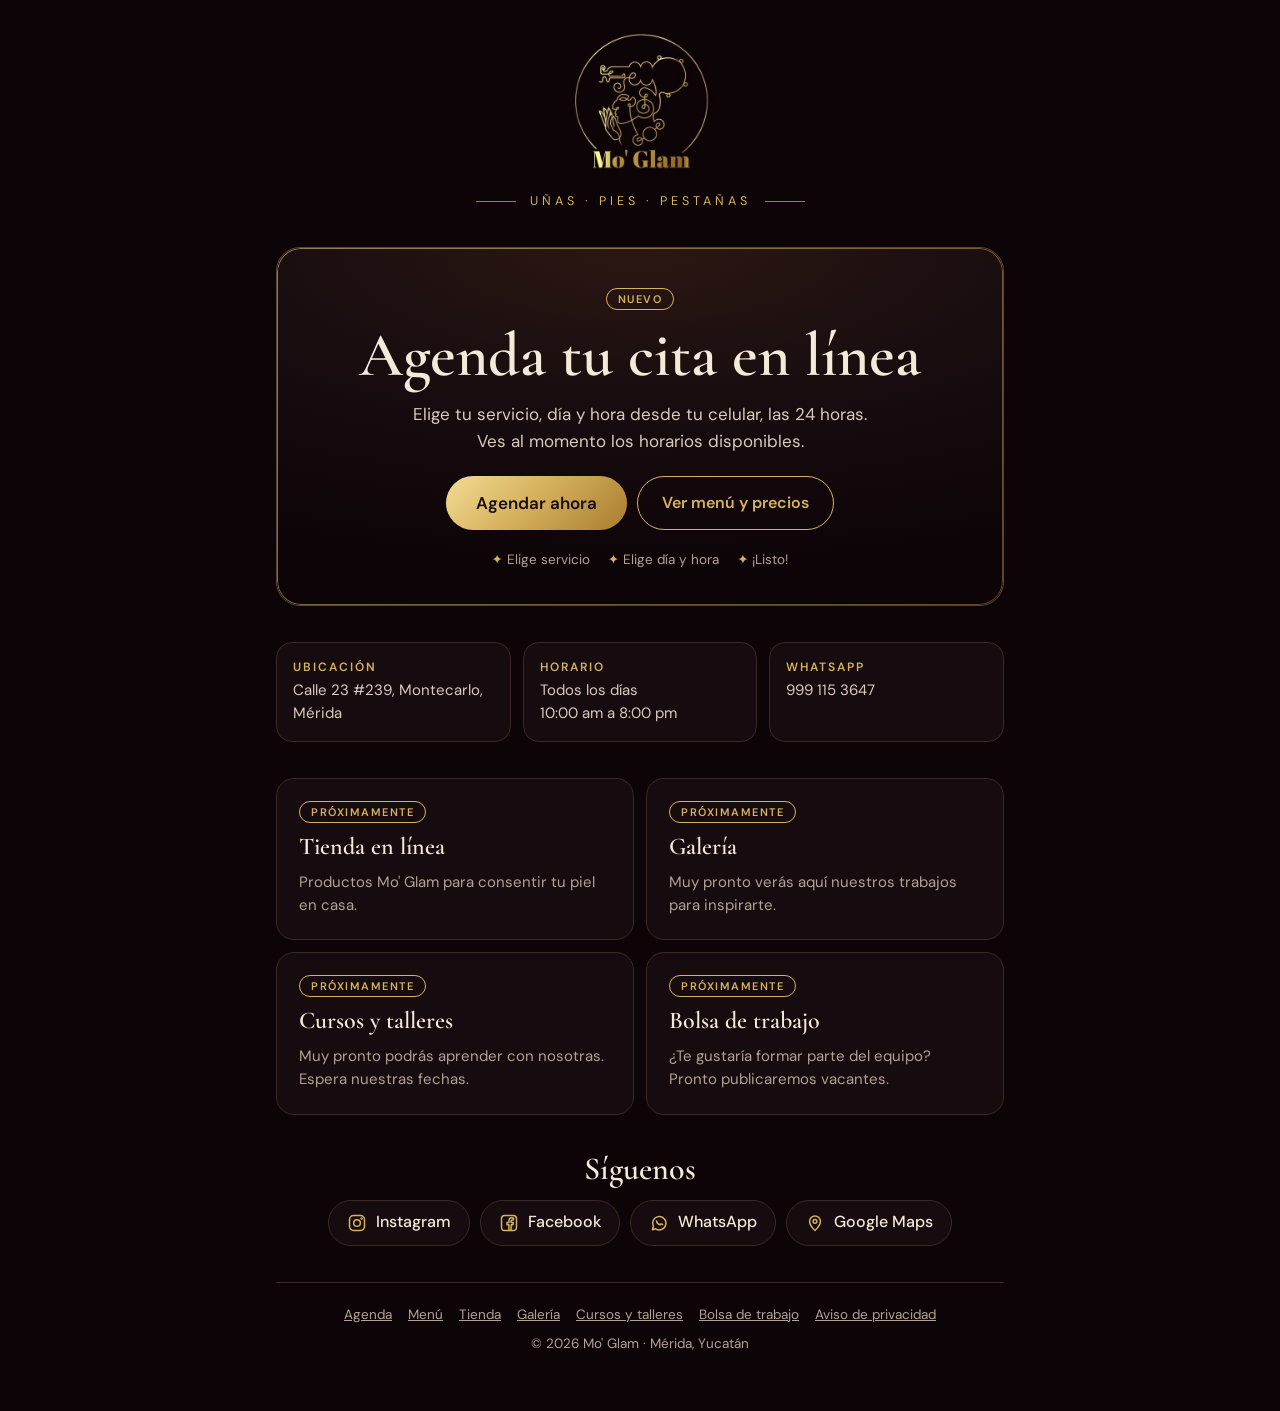
==== index.html @ d793d2a7 "Galeria automatica desde Instagram" ====
<!doctype html>
<html lang="es">
<head>
<meta charset="utf-8">
<title>Mo' Glam · Uñas, pedicure y pestañas en Montecarlo, Mérida</title>
<meta name="viewport" content="width=device-width, initial-scale=1, viewport-fit=cover">
<meta name="description" content="Mo' Glam: uñas acrílicas, soft gel, pedicure spa y lash lifting en Montecarlo, Mérida. Agenda tu cita en línea.">
<meta property="og:title" content="Mo' Glam · Agenda tu cita en línea">
<meta property="og:description" content="Uñas, pedicure y pestañas en Montecarlo, Mérida.">
<meta property="og:image" content="https://moglam.com.mx/logo.jpg">
<meta name="theme-color" content="#0d0407">
<link rel="icon" href="/logo.jpg">
<link rel="apple-touch-icon" href="/logo.jpg">
<link rel="preconnect" href="https://fonts.googleapis.com">
<link rel="stylesheet" href="https://fonts.googleapis.com/css2?family=Cormorant+Garamond:wght@500;600&family=DM+Sans:wght@400;500;600&display=swap">
<link rel="stylesheet" href="/estilo.css">
<style>
.hero{position:relative;overflow:hidden;border-radius:24px;padding:40px 24px 34px;text-align:center;
  background:radial-gradient(120% 90% at 50% 0%,#2a1712 0%,#160b0f 55%,#0d0407 100%);
  border:1px solid #5a4535;display:flex;flex-direction:column;align-items:center;gap:14px}
.hero::before{content:"";position:absolute;inset:0;border-radius:24px;padding:1px;background:var(--oro);
  -webkit-mask:linear-gradient(#000 0 0) content-box,linear-gradient(#000 0 0);-webkit-mask-composite:xor;mask-composite:exclude;opacity:.55;pointer-events:none}
.hero p{margin:0;max-width:40ch;color:#d9cbbb;font-size:17px}
.hero .cta{display:flex;flex-wrap:wrap;justify-content:center;gap:10px;margin-top:8px}
.hero .btn.fill{min-height:54px;padding:0 30px;font-size:17px}
.pasos{display:flex;flex-wrap:wrap;justify-content:center;gap:6px 18px;margin-top:6px;color:var(--muted);font-size:13.5px}
.pasos span::before{content:"✦ ";color:var(--gold)}
.info{display:grid;grid-template-columns:repeat(3,minmax(0,1fr));gap:12px}
.info a,.info div{display:flex;flex-direction:column;gap:4px;padding:16px;border-radius:16px;background:var(--card);border:1px solid var(--line);text-decoration:none;color:var(--ink)}
.info b{font:600 12px var(--body);letter-spacing:2px;text-transform:uppercase;color:var(--gold)}
.info span{font-size:15px;color:#d9cbbb}
.secciones{display:grid;grid-template-columns:repeat(2,minmax(0,1fr));gap:12px}
.sec{display:flex;flex-direction:column;gap:10px;text-decoration:none;color:var(--ink)}
.sec p{margin:0;color:var(--muted);font-size:15px}
.sec .pill{align-self:flex-start}
.redes{display:flex;flex-direction:column;align-items:center;gap:14px;text-align:center}
.redes .lista{display:flex;flex-wrap:wrap;justify-content:center;gap:10px}
.redes a{display:inline-flex;align-items:center;gap:9px;min-height:46px;padding:0 18px;border-radius:999px;border:1px solid var(--line);background:var(--card);color:var(--ink);text-decoration:none;font-weight:500}
.redes a:hover{border-color:var(--gold)}
.redes svg{width:20px;height:20px;flex:none;stroke:var(--gold);fill:none;stroke-width:1.8;stroke-linecap:round;stroke-linejoin:round}
@media (max-width:560px){.info{grid-template-columns:1fr}.secciones{grid-template-columns:1fr}.hero{padding:32px 18px 28px}}
</style>
</head>
<body>
<div class="wrap">
  <header class="top">
    <img src="/logo.jpg" alt="Mo' Glam" width="150" height="152">
    <div class="eyebrow">Uñas · Pies · Pestañas</div>
  </header>

  <section class="hero" aria-labelledby="t-hero">
    <span class="pill">Nuevo</span>
    <h1 id="t-hero">Agenda tu cita en línea</h1>
    <p>Elige tu servicio, día y hora desde tu celular, las 24 horas. Ves al momento los horarios disponibles.</p>
    <div class="cta">
      <a class="btn fill" href="/agenda">Agendar ahora</a>
      <a class="btn line" href="/menu">Ver menú y precios</a>
    </div>
    <div class="pasos"><span>Elige servicio</span><span>Elige día y hora</span><span>¡Listo!</span></div>
  </section>

  <section class="info" aria-label="Datos del salón">
    <a href="https://www.google.com/maps/search/?api=1&amp;query=Mo%27+Glam+Calle+23+239+Montecarlo+M%C3%A9rida" target="_blank" rel="noopener">
      <b>Ubicación</b><span>Calle 23 #239, Montecarlo, Mérida</span>
    </a>
    <div><b>Horario</b><span>Todos los días<br>10:00 am a 8:00 pm</span></div>
    <a href="https://wa.me/529991153647" target="_blank" rel="noopener">
      <b>WhatsApp</b><span>999 115 3647</span>
    </a>
  </section>

  <section class="secciones" aria-label="Más de Mo' Glam">
    <a class="card sec" href="/tienda" id="cardTienda">
      <span class="pill" id="pillTienda">Próximamente</span>
      <h3>Tienda en línea</h3>
      <p id="txtTienda">Productos Mo' Glam para consentir tu piel en casa.</p>
    </a>
    <a class="card sec" href="/galeria" id="cardGal">
      <span class="pill" id="pillGal">Próximamente</span>
      <h3>Galería</h3>
      <p id="txtGal">Muy pronto verás aquí nuestros trabajos para inspirarte.</p>
    </a>
    <a class="card sec" href="/cursos">
      <span class="pill">Próximamente</span>
      <h3>Cursos y talleres</h3>
      <p>Muy pronto podrás aprender con nosotras. Espera nuestras fechas.</p>
    </a>
    <a class="card sec" href="/empleos">
      <span class="pill">Próximamente</span>
      <h3>Bolsa de trabajo</h3>
      <p>¿Te gustaría formar parte del equipo? Pronto publicaremos vacantes.</p>
    </a>
  </section>

  <section class="redes" aria-labelledby="t-redes">
    <h2 id="t-redes">Síguenos</h2>
    <div class="lista">
      <a href="https://www.instagram.com/mo.glam_/" target="_blank" rel="noopener">
        <svg viewBox="0 0 24 24" aria-hidden="true"><rect x="3" y="3" width="18" height="18" rx="5"/><circle cx="12" cy="12" r="4"/><circle cx="17.5" cy="6.5" r=".6"/></svg>Instagram
      </a>
      <a href="https://www.facebook.com/profile.php?id=61575993236906" target="_blank" rel="noopener">
        <svg viewBox="0 0 24 24" aria-hidden="true"><rect x="3" y="3" width="18" height="18" rx="4"/><path d="M14.5 21v-7h2.3l.4-2.7h-2.7V9.6c0-.8.3-1.3 1.4-1.3h1.4V5.9c-.3 0-1.1-.1-2-.1-2 0-3.4 1.2-3.4 3.5v2H9.6V14h2.3v7"/></svg>Facebook
      </a>
      <a href="https://wa.me/529991153647" target="_blank" rel="noopener">
        <svg viewBox="0 0 24 24" aria-hidden="true"><path d="M4 20l1.3-3.9A8 8 0 1 1 8 19z"/><path d="M9 9.5c.3 2.3 2.2 4.2 4.5 4.5l1-1 1.8.8"/></svg>WhatsApp
      </a>
      <a href="https://www.google.com/maps/search/?api=1&amp;query=Mo%27+Glam+Calle+23+239+Montecarlo+M%C3%A9rida" target="_blank" rel="noopener">
        <svg viewBox="0 0 24 24" aria-hidden="true"><path d="M12 21s-6.5-6-6.5-11a6.5 6.5 0 0 1 13 0c0 5-6.5 11-6.5 11z"/><circle cx="12" cy="10" r="2.3"/></svg>Google Maps
      </a>
    </div>
  </section>

  <footer class="pie">
    <nav aria-label="Secciones">
      <a href="/agenda">Agenda</a><a href="/menu">Menú</a><a href="/tienda">Tienda</a><a href="/galeria">Galería</a><a href="/cursos">Cursos y talleres</a><a href="/empleos">Bolsa de trabajo</a><a href="/privacidad">Aviso de privacidad</a>
    </nav>
    <span>© 2026 Mo' Glam · Mérida, Yucatán</span>
  </footer>
</div>
<script>
fetch("https://script.google.com/macros/s/AKfycbyOj2Dwt9iSgLBEh7tc0ou-jjd3Xd24gurcXprvk64Iy-sLNKv1t5maGV9YVLvRtbUmBQ/exec", { method: 'POST', headers: { 'Content-Type': 'text/plain;charset=utf-8' }, credentials: 'omit', body: JSON.stringify({ fn: 'estadoTienda', args: [] }) })
  .then(function (r) { return r.json(); }).then(function (j) {
    if (!(j && j.ok && j.data && j.data.activa)) return;
    var p = document.getElementById('pillTienda'); p.textContent = 'Nuevo';
    p.style.background = 'var(--oro)'; p.style.color = 'var(--gold-ink)'; p.style.borderColor = 'transparent';
    document.getElementById('cardTienda').style.borderColor = '#5a4535';
    document.getElementById('txtTienda').textContent = 'Exfoliantes, mascarillas, body butter y sales para consentir tu piel en casa. Entrega en Mérida.';
  }).catch(function () {});
fetch("https://script.google.com/macros/s/AKfycbyOj2Dwt9iSgLBEh7tc0ou-jjd3Xd24gurcXprvk64Iy-sLNKv1t5maGV9YVLvRtbUmBQ/exec", { method: 'POST', headers: { 'Content-Type': 'text/plain;charset=utf-8' }, credentials: 'omit', body: JSON.stringify({ fn: 'galeria', args: [] }) })
  .then(function (r) { return r.json(); }).then(function (j) {
    if (!(j && j.ok && j.data && j.data.conectada && j.data.items && j.data.items.length)) return;
    var p = document.getElementById('pillGal'); p.textContent = 'Nuevo';
    p.style.background = 'var(--oro)'; p.style.color = 'var(--gold-ink)'; p.style.borderColor = 'transparent';
    document.getElementById('cardGal').style.borderColor = '#5a4535';
    document.getElementById('txtGal').textContent = 'Mira nuestros trabajos más recientes de uñas, pies y pestañas para inspirarte.';
  }).catch(function () {});
</script>
<script src="/track.js" defer></script>
</body>
</html>
---- estilo.css ----
/* Estilo compartido de moglam.com.mx: negro del logo + dorado */
:root{
  --bg:#0d0407; --card:#160b0f; --line:#3a2a22; --ink:#f4ead8; --muted:#b3a294; --gold:#d6b25e; --gold-ink:#1a0c0f;
  --oro:linear-gradient(135deg,#f3dc95 0%,#d6b25e 45%,#a87e2f 100%);
  --display:"Cormorant Garamond","Times New Roman",serif;
  --body:"DM Sans",system-ui,-apple-system,"Segoe UI",sans-serif;
  color-scheme:dark;
}
*{box-sizing:border-box}
html{-webkit-text-size-adjust:100%}
body{margin:0;background:var(--bg);color:var(--ink);font:16px/1.55 var(--body);-webkit-font-smoothing:antialiased}
a{color:var(--gold)}
.wrap{max-width:760px;margin:0 auto;padding:28px max(16px,env(safe-area-inset-right,0px)) 56px max(16px,env(safe-area-inset-left,0px));display:flex;flex-direction:column;gap:36px}
.top{display:flex;flex-direction:column;align-items:center;text-align:center;gap:12px}
.top img{width:150px;height:auto;display:block}
.top a.logo{display:block;border-radius:50%}
.eyebrow{display:flex;align-items:center;gap:14px;color:var(--gold);font-size:12.5px;letter-spacing:4px;text-transform:uppercase}
.eyebrow::before,.eyebrow::after{content:"";width:40px;height:1px;background:var(--gold);opacity:.7}
h1,h2,h3{font-family:var(--display);font-weight:600;margin:0;text-wrap:balance}
h1{font-size:clamp(40px,8.5vw,62px);line-height:1.02}
h2{font-size:32px;line-height:1.1}
h3{font-size:24px;line-height:1.15}
.muted{color:var(--muted)}
.btn{display:inline-flex;align-items:center;justify-content:center;gap:8px;min-height:50px;padding:0 24px;border-radius:999px;font:600 16px var(--body);text-decoration:none;transition:transform .15s}
.btn:hover{transform:translateY(-1px)}
.btn:focus-visible,a:focus-visible{outline:2px solid var(--gold);outline-offset:3px}
.btn.fill{background:var(--oro);color:var(--gold-ink)}
.btn.line{border:1px solid var(--gold);color:var(--gold)}
.card{background:var(--card);border:1px solid var(--line);border-radius:18px;padding:22px}
.pill{display:inline-block;padding:3px 11px;border-radius:999px;border:1px solid var(--gold);color:var(--gold);font:600 11px var(--body);letter-spacing:1.5px;text-transform:uppercase}
footer.pie{display:flex;flex-direction:column;align-items:center;gap:8px;text-align:center;color:var(--muted);font-size:13.5px;border-top:1px solid var(--line);padding-top:22px}
footer.pie nav{display:flex;flex-wrap:wrap;justify-content:center;gap:6px 16px}
footer.pie a{color:var(--muted)}
@media (prefers-reduced-motion:reduce){.btn{transition:none}}
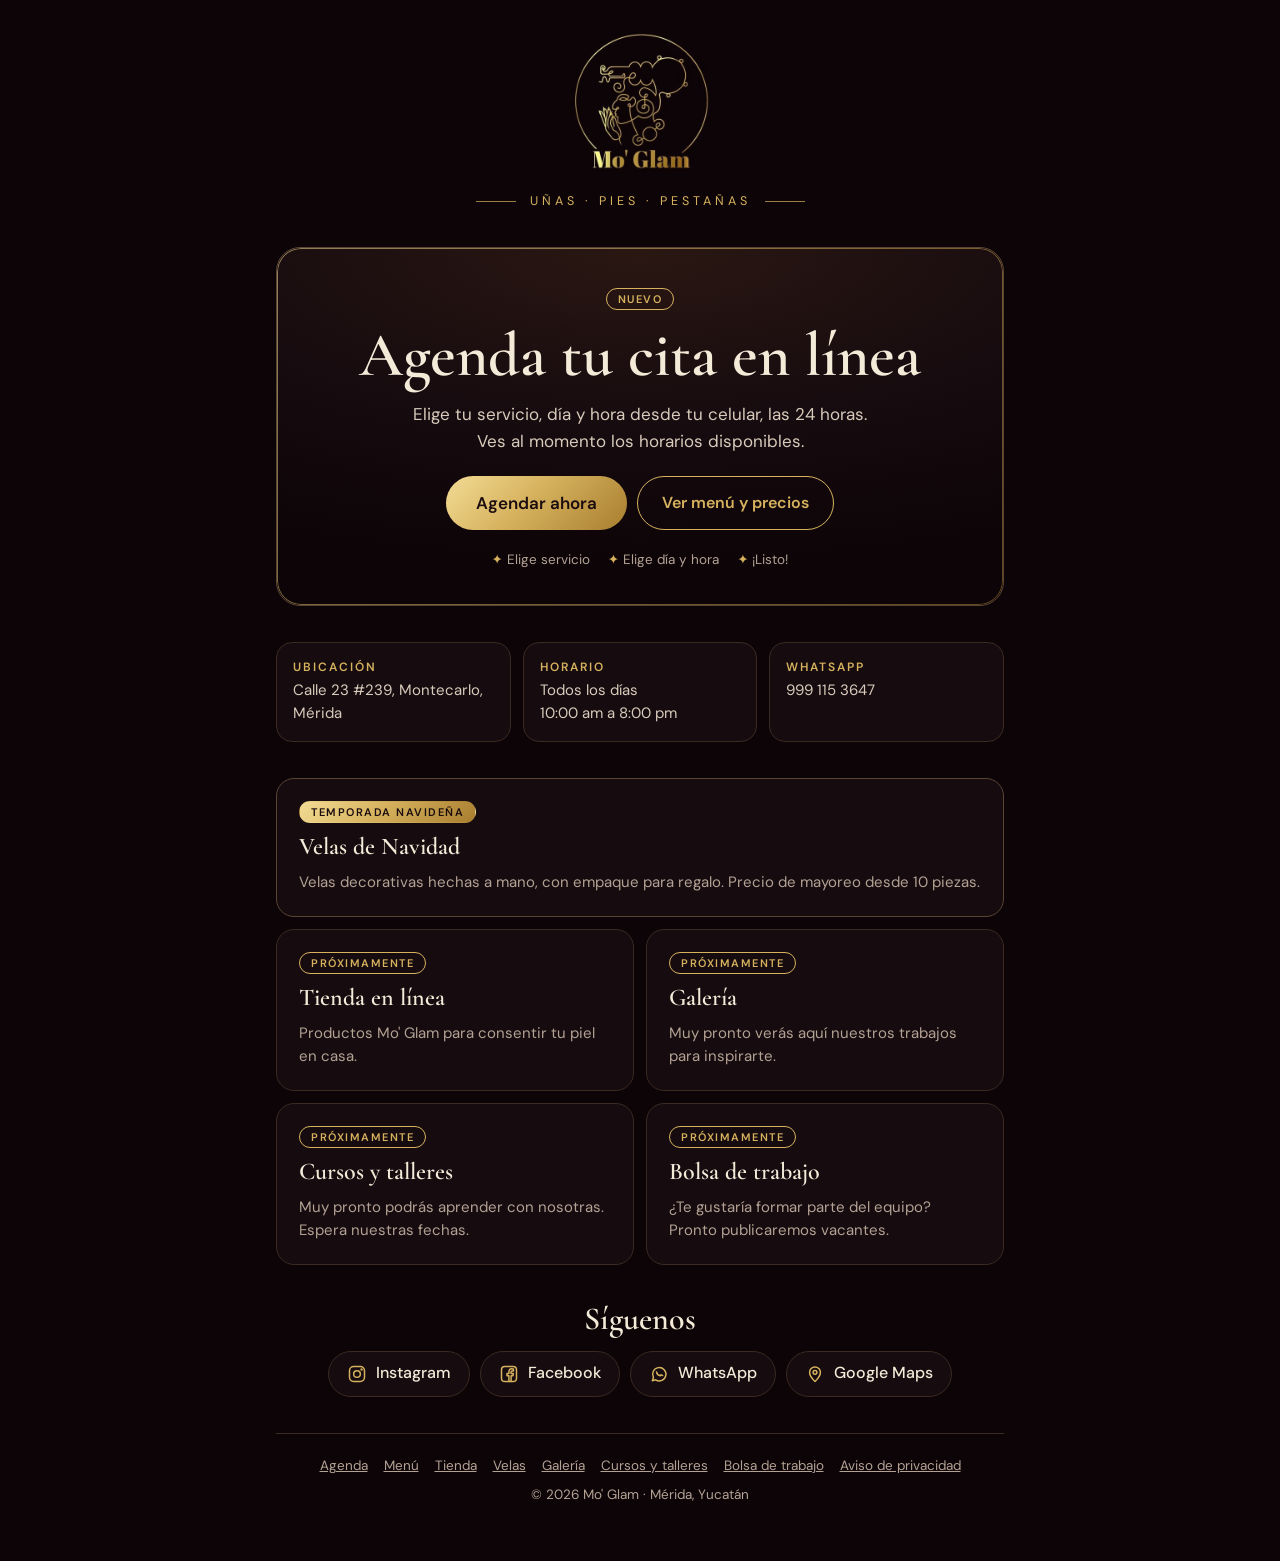
==== commit d0d21eb3: "Agregar sección de velas de Navidad" ====
--- a/index.html
+++ b/index.html
@@ -70,6 +70,11 @@
   </section>
 
   <section class="secciones" aria-label="Más de Mo' Glam">
+    <a class="card sec velas" href="/velas" style="grid-column:1/-1;border-color:#5a4535">
+      <span class="pill" style="background:var(--oro);color:var(--gold-ink);border-color:transparent">Temporada navideña</span>
+      <h3>Velas de Navidad</h3>
+      <p>Velas decorativas hechas a mano, con empaque para regalo. Precio de mayoreo desde 10 piezas.</p>
+    </a>
     <a class="card sec" href="/tienda" id="cardTienda">
       <span class="pill" id="pillTienda">Próximamente</span>
       <h3>Tienda en línea</h3>
@@ -112,7 +117,7 @@
 
   <footer class="pie">
     <nav aria-label="Secciones">
-      <a href="/agenda">Agenda</a><a href="/menu">Menú</a><a href="/tienda">Tienda</a><a href="/galeria">Galería</a><a href="/cursos">Cursos y talleres</a><a href="/empleos">Bolsa de trabajo</a><a href="/privacidad">Aviso de privacidad</a>
+      <a href="/agenda">Agenda</a><a href="/menu">Menú</a><a href="/tienda">Tienda</a><a href="/velas">Velas</a><a href="/galeria">Galería</a><a href="/cursos">Cursos y talleres</a><a href="/empleos">Bolsa de trabajo</a><a href="/privacidad">Aviso de privacidad</a>
     </nav>
     <span>© 2026 Mo' Glam · Mérida, Yucatán</span>
   </footer>
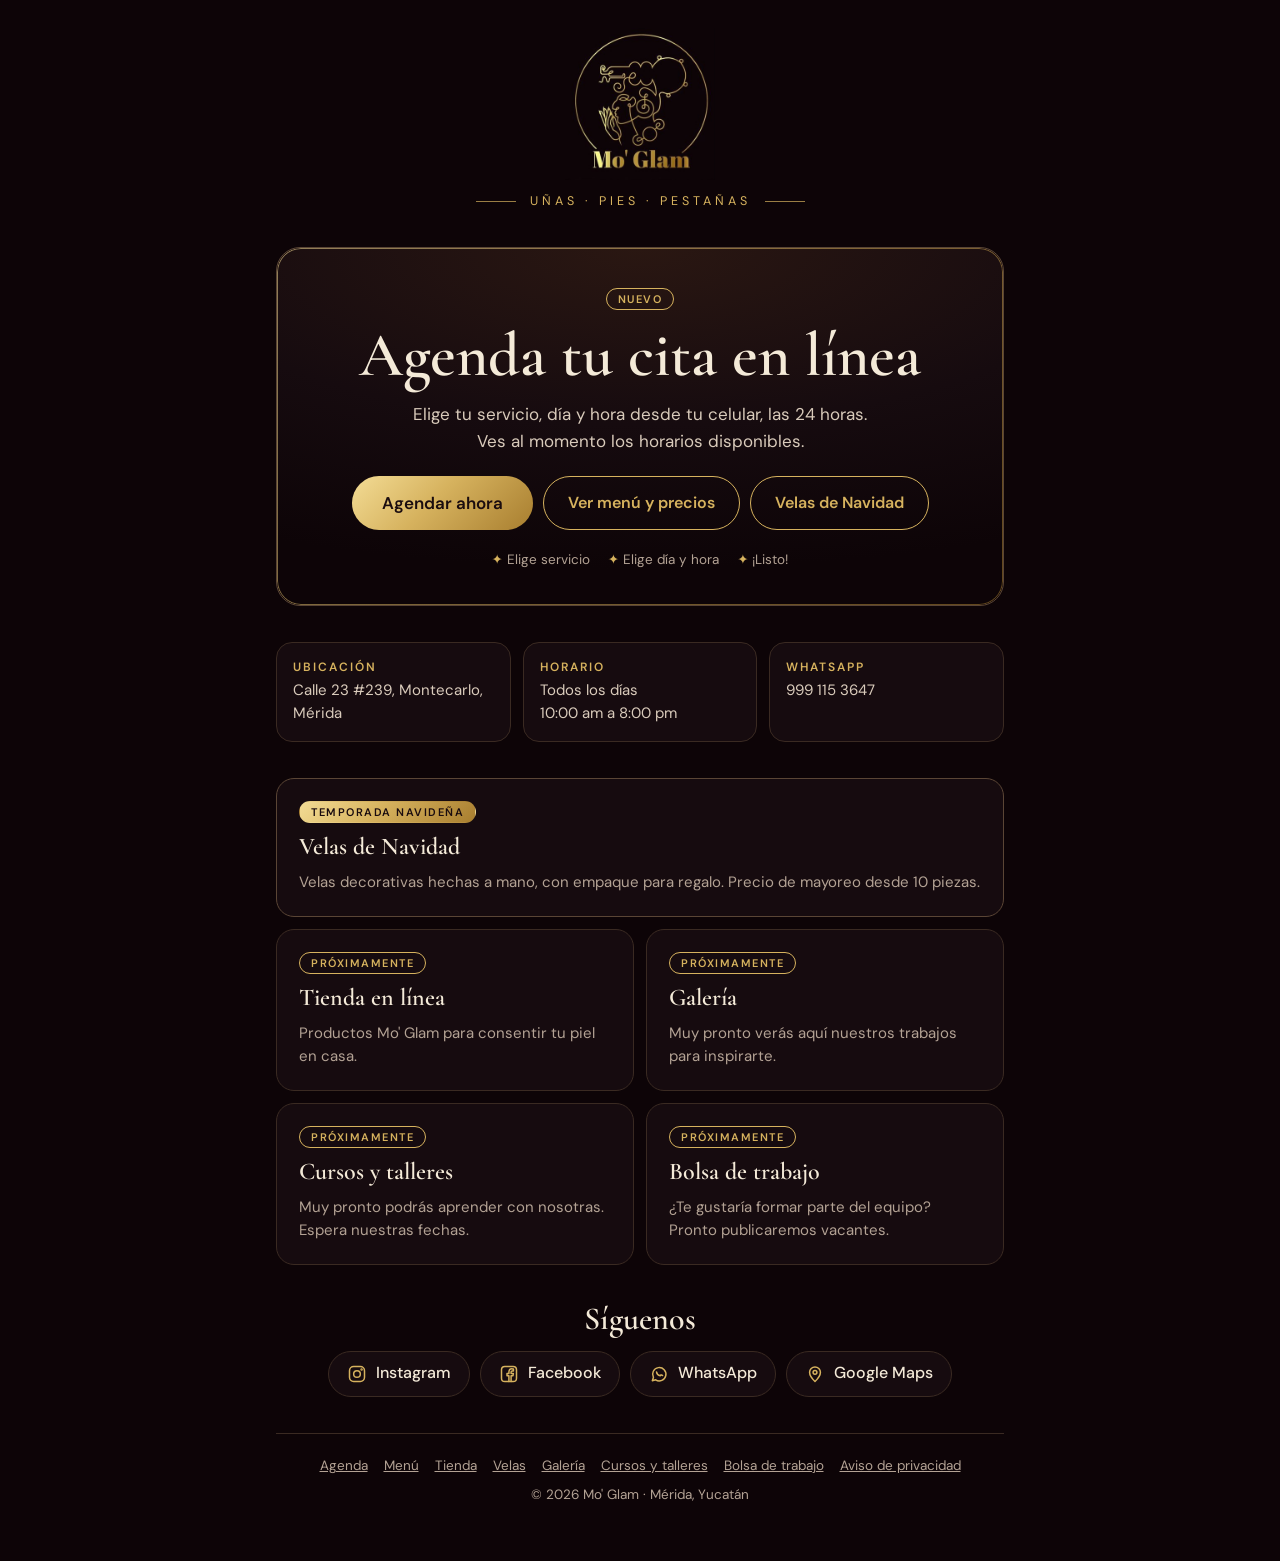
==== commit c90ccb9c: "Botón de Velas de Navidad en el inicio" ====
--- a/index.html
+++ b/index.html
@@ -55,6 +55,7 @@
     <div class="cta">
       <a class="btn fill" href="/agenda">Agendar ahora</a>
       <a class="btn line" href="/menu">Ver menú y precios</a>
+      <a class="btn line" href="/velas">Velas de Navidad</a>
     </div>
     <div class="pasos"><span>Elige servicio</span><span>Elige día y hora</span><span>¡Listo!</span></div>
   </section>
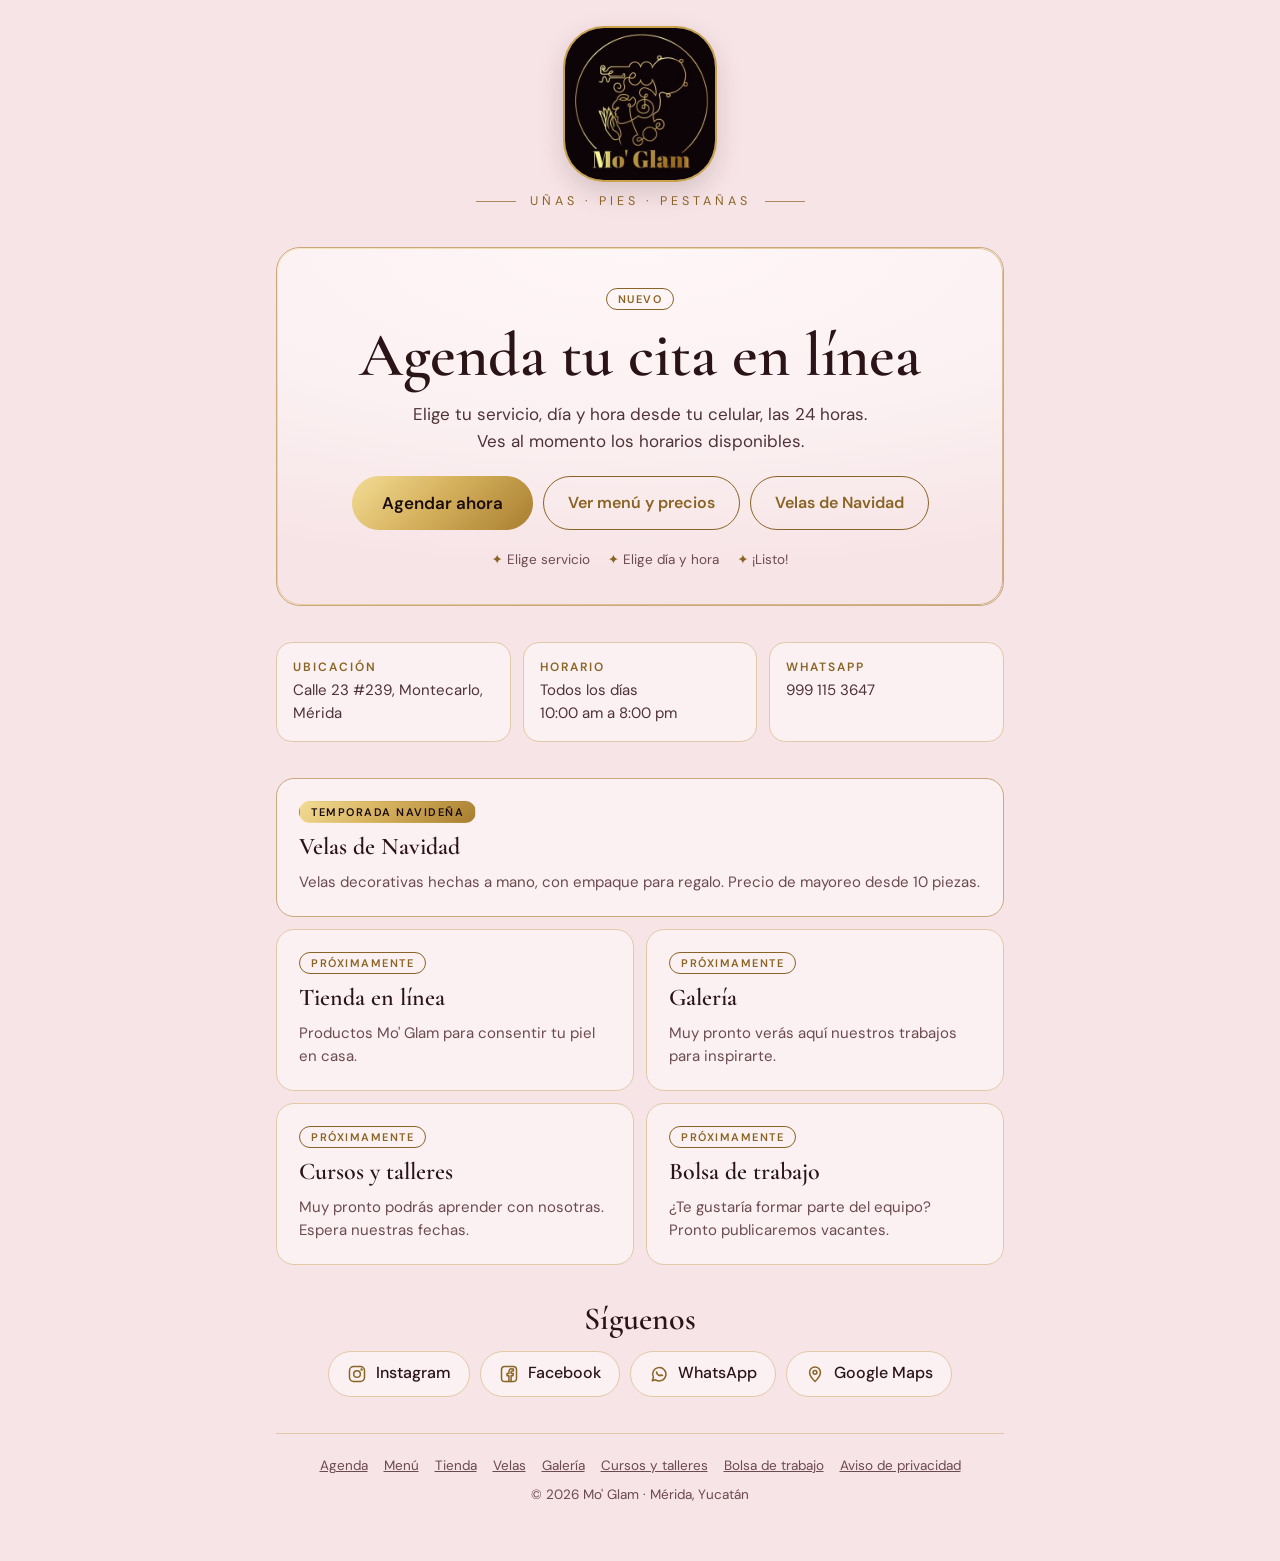
==== commit 1dae5090: "Update index.html" ====
--- a/index.html
+++ b/index.html
@@ -8,7 +8,7 @@
 <meta property="og:title" content="Mo' Glam · Agenda tu cita en línea">
 <meta property="og:description" content="Uñas, pedicure y pestañas en Montecarlo, Mérida.">
 <meta property="og:image" content="https://moglam.com.mx/logo.jpg">
-<meta name="theme-color" content="#0d0407">
+<meta name="theme-color" content="#F7E4E6">
 <link rel="icon" href="/logo.jpg">
 <link rel="apple-touch-icon" href="/logo.jpg">
 <link rel="preconnect" href="https://fonts.googleapis.com">
@@ -16,11 +16,11 @@
 <link rel="stylesheet" href="/estilo.css">
 <style>
 .hero{position:relative;overflow:hidden;border-radius:24px;padding:40px 24px 34px;text-align:center;
-  background:radial-gradient(120% 90% at 50% 0%,#2a1712 0%,#160b0f 55%,#0d0407 100%);
-  border:1px solid #5a4535;display:flex;flex-direction:column;align-items:center;gap:14px}
+  background:radial-gradient(120% 90% at 50% 0%,#FFF6F7 0%,#FBF1F2 55%,#F7E4E6 100%);
+  border:1px solid #C9A87A;display:flex;flex-direction:column;align-items:center;gap:14px}
 .hero::before{content:"";position:absolute;inset:0;border-radius:24px;padding:1px;background:var(--oro);
   -webkit-mask:linear-gradient(#000 0 0) content-box,linear-gradient(#000 0 0);-webkit-mask-composite:xor;mask-composite:exclude;opacity:.55;pointer-events:none}
-.hero p{margin:0;max-width:40ch;color:#d9cbbb;font-size:17px}
+.hero p{margin:0;max-width:40ch;color:#4E3238;font-size:17px}
 .hero .cta{display:flex;flex-wrap:wrap;justify-content:center;gap:10px;margin-top:8px}
 .hero .btn.fill{min-height:54px;padding:0 30px;font-size:17px}
 .pasos{display:flex;flex-wrap:wrap;justify-content:center;gap:6px 18px;margin-top:6px;color:var(--muted);font-size:13.5px}
@@ -28,7 +28,7 @@
 .info{display:grid;grid-template-columns:repeat(3,minmax(0,1fr));gap:12px}
 .info a,.info div{display:flex;flex-direction:column;gap:4px;padding:16px;border-radius:16px;background:var(--card);border:1px solid var(--line);text-decoration:none;color:var(--ink)}
 .info b{font:600 12px var(--body);letter-spacing:2px;text-transform:uppercase;color:var(--gold)}
-.info span{font-size:15px;color:#d9cbbb}
+.info span{font-size:15px;color:#4E3238}
 .secciones{display:grid;grid-template-columns:repeat(2,minmax(0,1fr));gap:12px}
 .sec{display:flex;flex-direction:column;gap:10px;text-decoration:none;color:var(--ink)}
 .sec p{margin:0;color:var(--muted);font-size:15px}
@@ -71,7 +71,7 @@
   </section>
 
   <section class="secciones" aria-label="Más de Mo' Glam">
-    <a class="card sec velas" href="/velas" style="grid-column:1/-1;border-color:#5a4535">
+    <a class="card sec velas" href="/velas" style="grid-column:1/-1;border-color:#C9A87A">
       <span class="pill" style="background:var(--oro);color:var(--gold-ink);border-color:transparent">Temporada navideña</span>
       <h3>Velas de Navidad</h3>
       <p>Velas decorativas hechas a mano, con empaque para regalo. Precio de mayoreo desde 10 piezas.</p>
@@ -129,7 +129,7 @@
     if (!(j && j.ok && j.data && j.data.activa)) return;
     var p = document.getElementById('pillTienda'); p.textContent = 'Nuevo';
     p.style.background = 'var(--oro)'; p.style.color = 'var(--gold-ink)'; p.style.borderColor = 'transparent';
-    document.getElementById('cardTienda').style.borderColor = '#5a4535';
+    document.getElementById('cardTienda').style.borderColor = '#C9A87A';
     document.getElementById('txtTienda').textContent = 'Exfoliantes, mascarillas, body butter y sales para consentir tu piel en casa. Entrega en Mérida.';
   }).catch(function () {});
 fetch("https://script.google.com/macros/s/AKfycbyOj2Dwt9iSgLBEh7tc0ou-jjd3Xd24gurcXprvk64Iy-sLNKv1t5maGV9YVLvRtbUmBQ/exec", { method: 'POST', headers: { 'Content-Type': 'text/plain;charset=utf-8' }, credentials: 'omit', body: JSON.stringify({ fn: 'galeria', args: [] }) })
@@ -137,7 +137,7 @@
     if (!(j && j.ok && j.data && j.data.conectada && j.data.items && j.data.items.length)) return;
     var p = document.getElementById('pillGal'); p.textContent = 'Nuevo';
     p.style.background = 'var(--oro)'; p.style.color = 'var(--gold-ink)'; p.style.borderColor = 'transparent';
-    document.getElementById('cardGal').style.borderColor = '#5a4535';
+    document.getElementById('cardGal').style.borderColor = '#C9A87A';
     document.getElementById('txtGal').textContent = 'Mira nuestros trabajos más recientes de uñas, pies y pestañas para inspirarte.';
   }).catch(function () {});
 </script>
--- a/estilo.css
+++ b/estilo.css
@@ -1,10 +1,10 @@
 /* Estilo compartido de moglam.com.mx: negro del logo + dorado */
 :root{
-  --bg:#0d0407; --card:#160b0f; --line:#3a2a22; --ink:#f4ead8; --muted:#b3a294; --gold:#d6b25e; --gold-ink:#1a0c0f;
+  --bg:#F7E4E6; --card:#FBF1F2; --line:#E2C9A6; --ink:#2A1418; --muted:#6B4A50; --gold:#8A6424; --gold-ink:#1a0c0f;
   --oro:linear-gradient(135deg,#f3dc95 0%,#d6b25e 45%,#a87e2f 100%);
   --display:"Cormorant Garamond","Times New Roman",serif;
   --body:"DM Sans",system-ui,-apple-system,"Segoe UI",sans-serif;
-  color-scheme:dark;
+  color-scheme:light;
 }
 *{box-sizing:border-box}
 html{-webkit-text-size-adjust:100%}
@@ -12,7 +12,7 @@
 a{color:var(--gold)}
 .wrap{max-width:760px;margin:0 auto;padding:28px max(16px,env(safe-area-inset-right,0px)) 56px max(16px,env(safe-area-inset-left,0px));display:flex;flex-direction:column;gap:36px}
 .top{display:flex;flex-direction:column;align-items:center;text-align:center;gap:12px}
-.top img{width:150px;height:auto;display:block}
+.top img{width:150px;height:auto;display:block;border-radius:26%;box-shadow:0 0 0 2px #C9A24D,0 10px 28px rgba(42,20,24,.18)}
 .top a.logo{display:block;border-radius:50%}
 .eyebrow{display:flex;align-items:center;gap:14px;color:var(--gold);font-size:12.5px;letter-spacing:4px;text-transform:uppercase}
 .eyebrow::before,.eyebrow::after{content:"";width:40px;height:1px;background:var(--gold);opacity:.7}
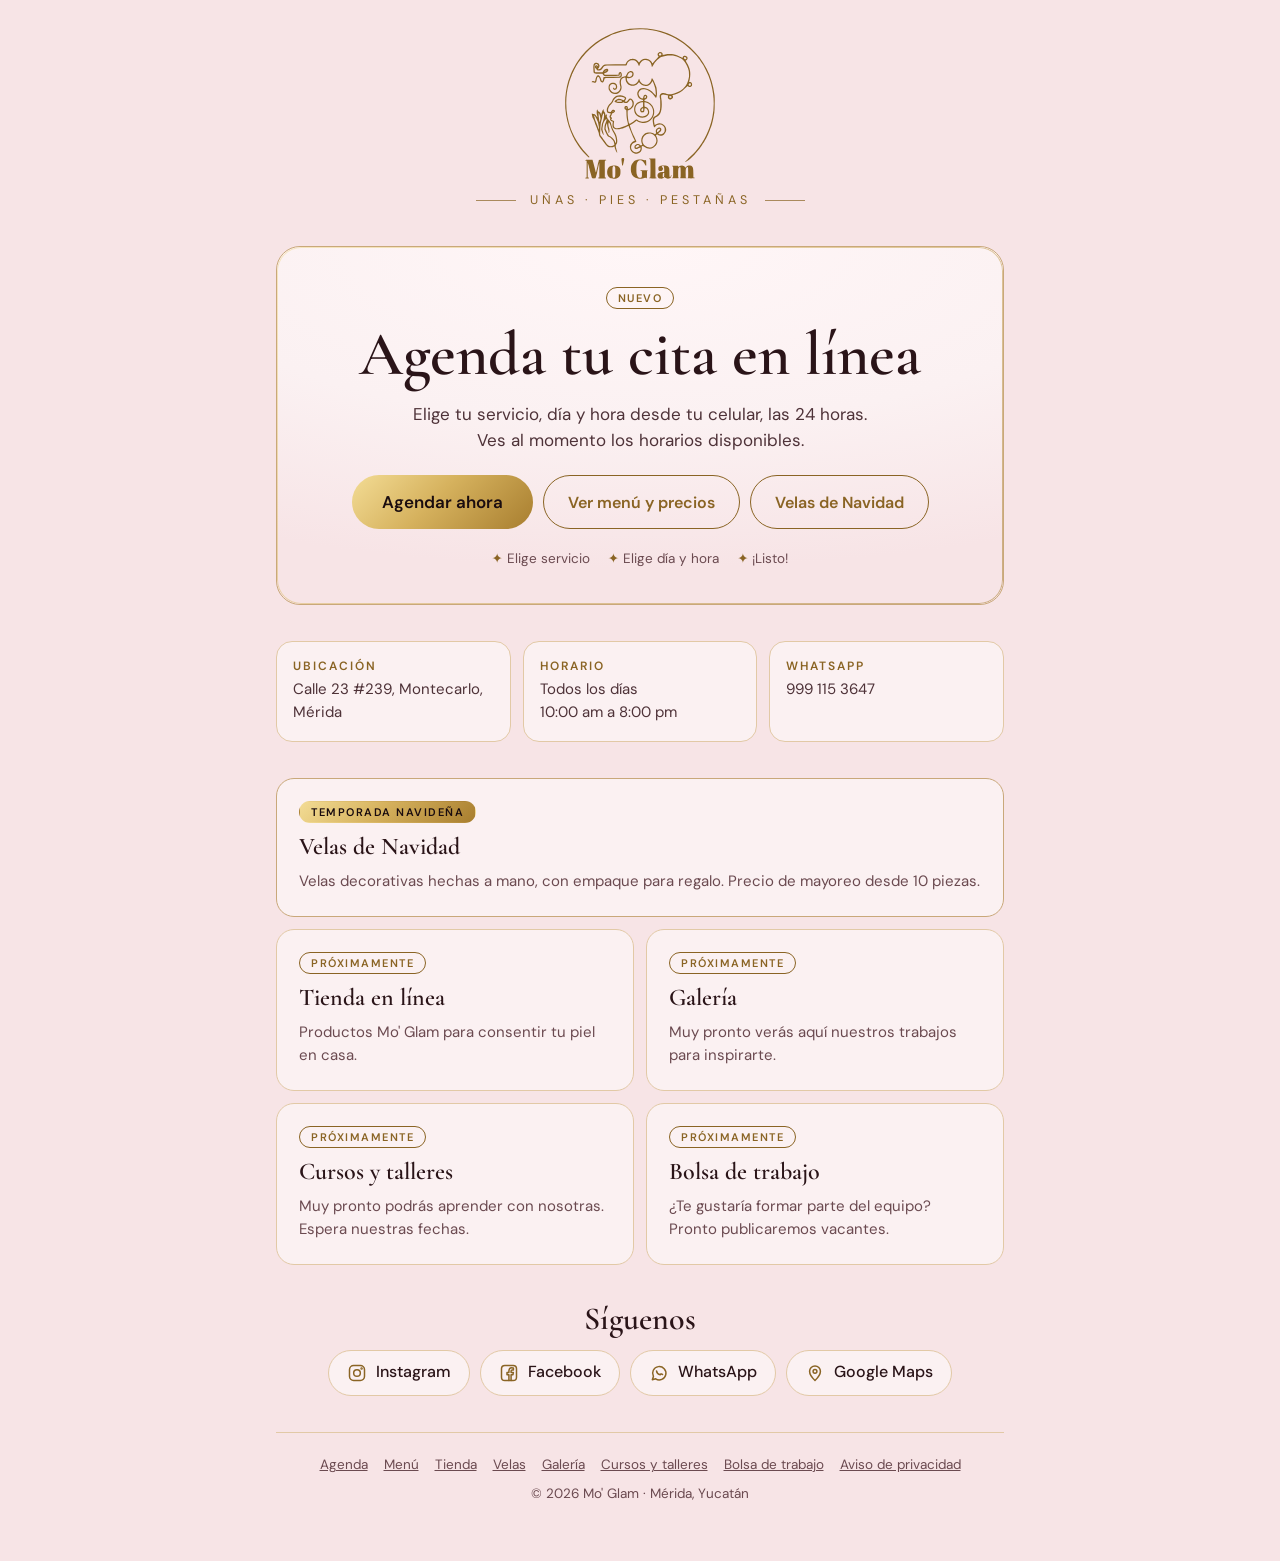
==== commit 2d163cae: "Update index.html" ====
--- a/index.html
+++ b/index.html
@@ -44,7 +44,7 @@
 <body>
 <div class="wrap">
   <header class="top">
-    <img src="/logo.jpg" alt="Mo' Glam" width="150" height="152">
+    <img src="/logo-oro.svg" alt="Mo' Glam" width="150" height="152">
     <div class="eyebrow">Uñas · Pies · Pestañas</div>
   </header>
 
--- a/estilo.css
+++ b/estilo.css
@@ -12,7 +12,7 @@
 a{color:var(--gold)}
 .wrap{max-width:760px;margin:0 auto;padding:28px max(16px,env(safe-area-inset-right,0px)) 56px max(16px,env(safe-area-inset-left,0px));display:flex;flex-direction:column;gap:36px}
 .top{display:flex;flex-direction:column;align-items:center;text-align:center;gap:12px}
-.top img{width:150px;height:auto;display:block;border-radius:26%;box-shadow:0 0 0 2px #C9A24D,0 10px 28px rgba(42,20,24,.18)}
+.top img{width:150px;height:auto;display:block}
 .top a.logo{display:block;border-radius:50%}
 .eyebrow{display:flex;align-items:center;gap:14px;color:var(--gold);font-size:12.5px;letter-spacing:4px;text-transform:uppercase}
 .eyebrow::before,.eyebrow::after{content:"";width:40px;height:1px;background:var(--gold);opacity:.7}
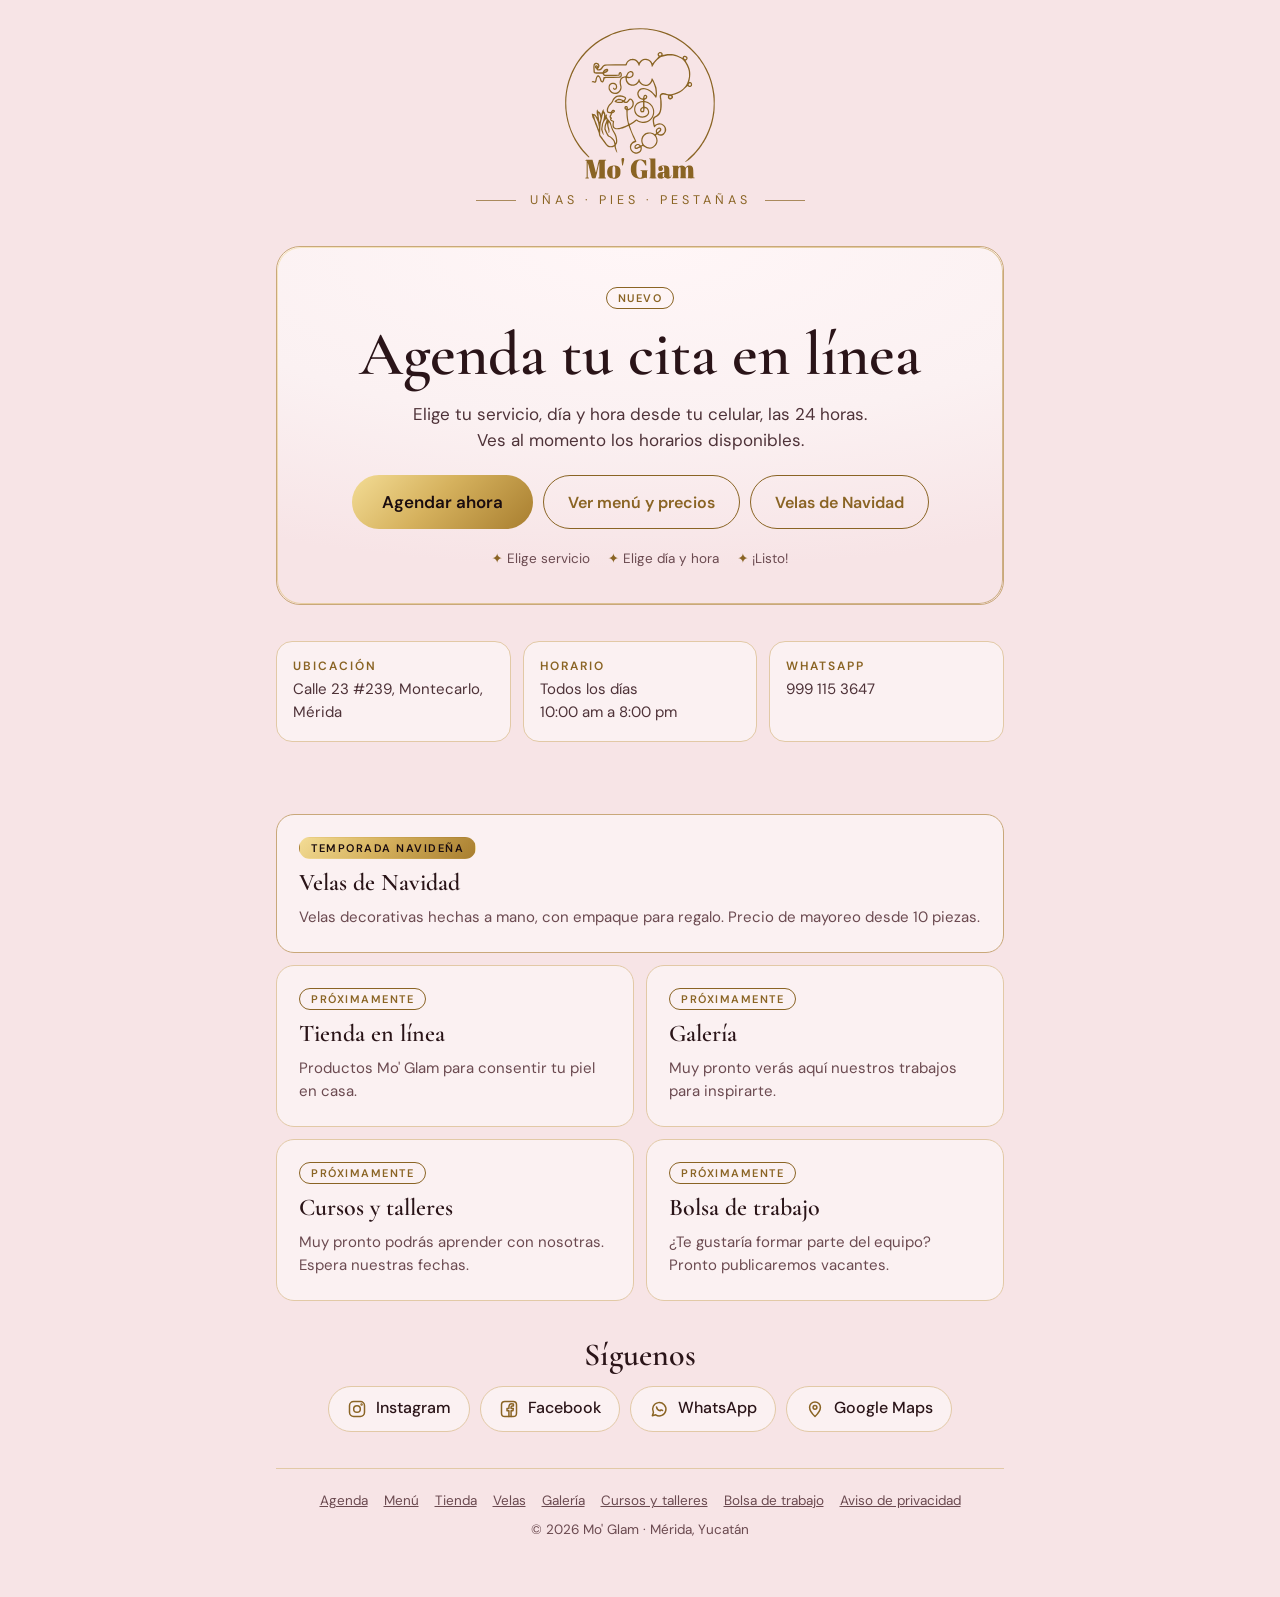
==== commit e64b42f4: "Update index.html" ====
--- a/index.html
+++ b/index.html
@@ -70,6 +70,8 @@
     </a>
   </section>
 
+  <div id="resenas"></div>
+
   <section class="secciones" aria-label="Más de Mo' Glam">
     <a class="card sec velas" href="/velas" style="grid-column:1/-1;border-color:#C9A87A">
       <span class="pill" style="background:var(--oro);color:var(--gold-ink);border-color:transparent">Temporada navideña</span>
@@ -141,6 +143,7 @@
     document.getElementById('txtGal').textContent = 'Mira nuestros trabajos más recientes de uñas, pies y pestañas para inspirarte.';
   }).catch(function () {});
 </script>
+<script src="/resenas.js" defer></script>
 <script src="/track.js" defer></script>
 </body>
 </html>
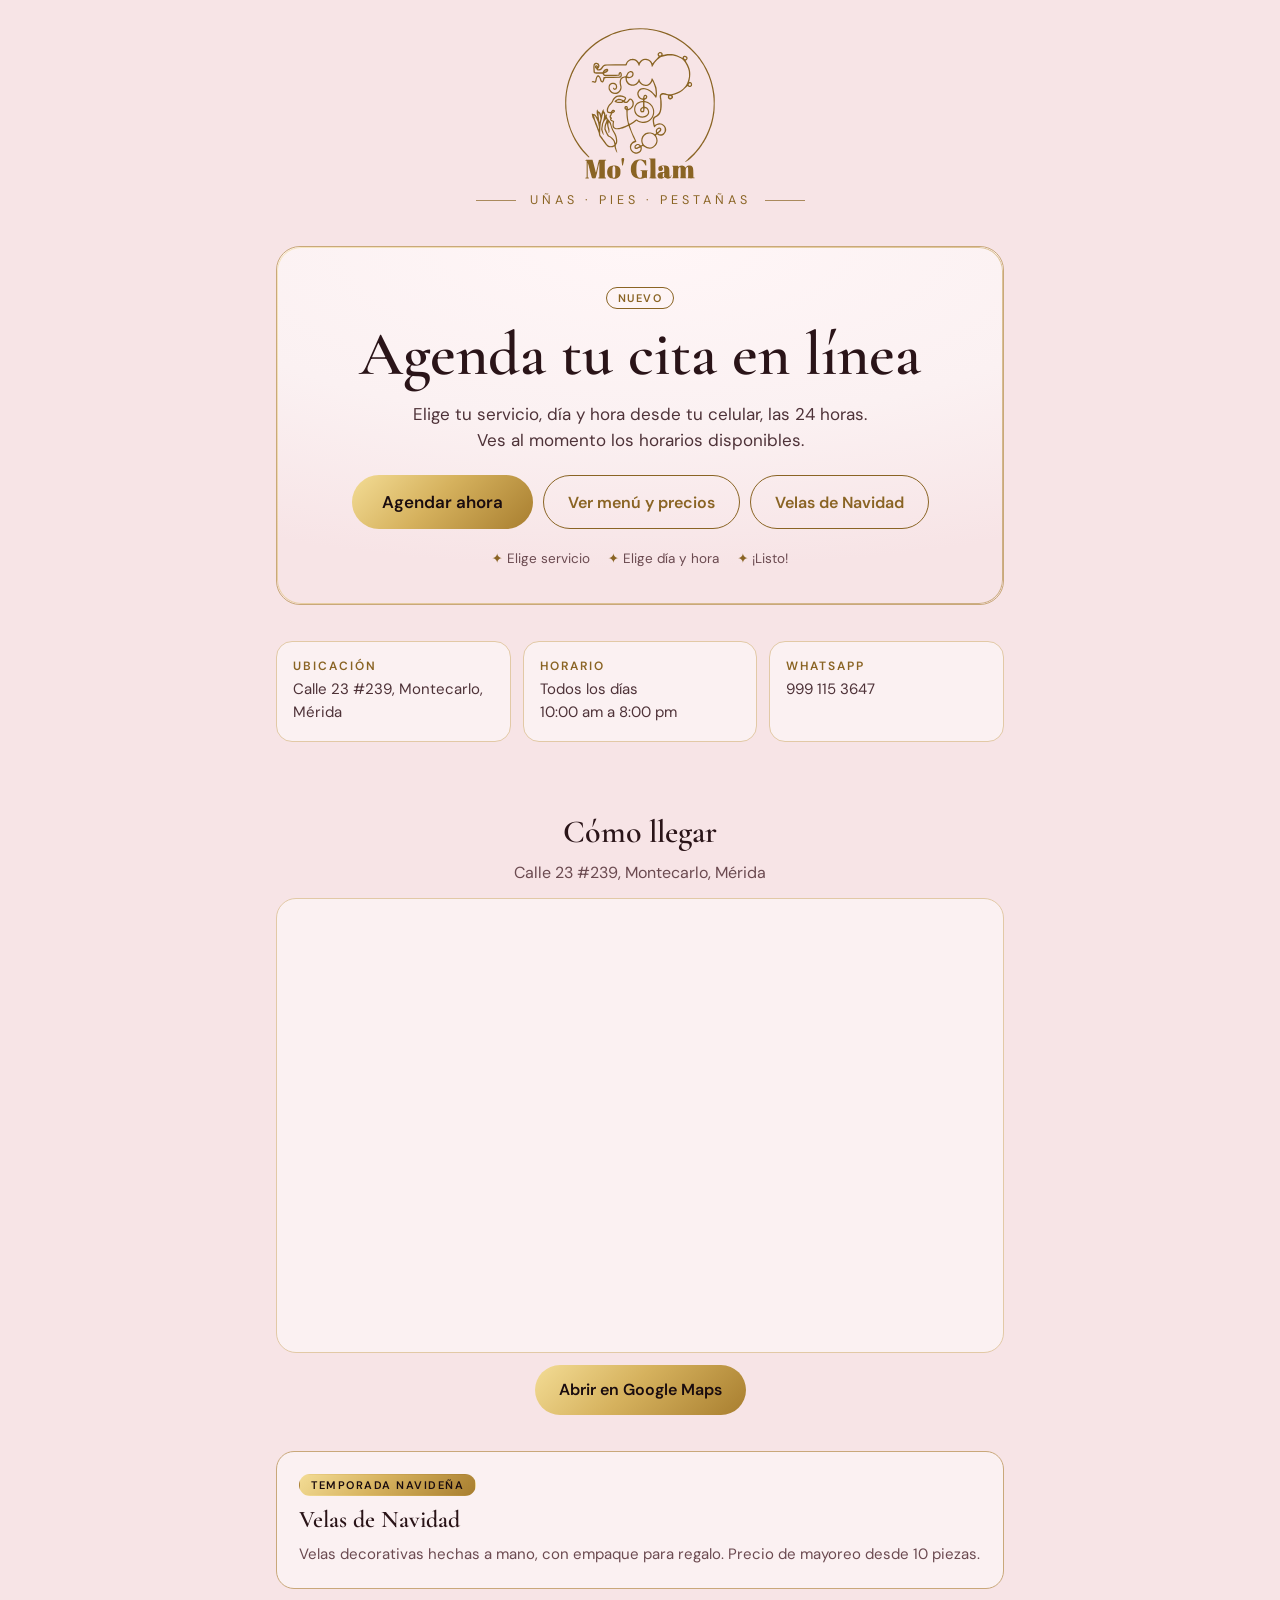
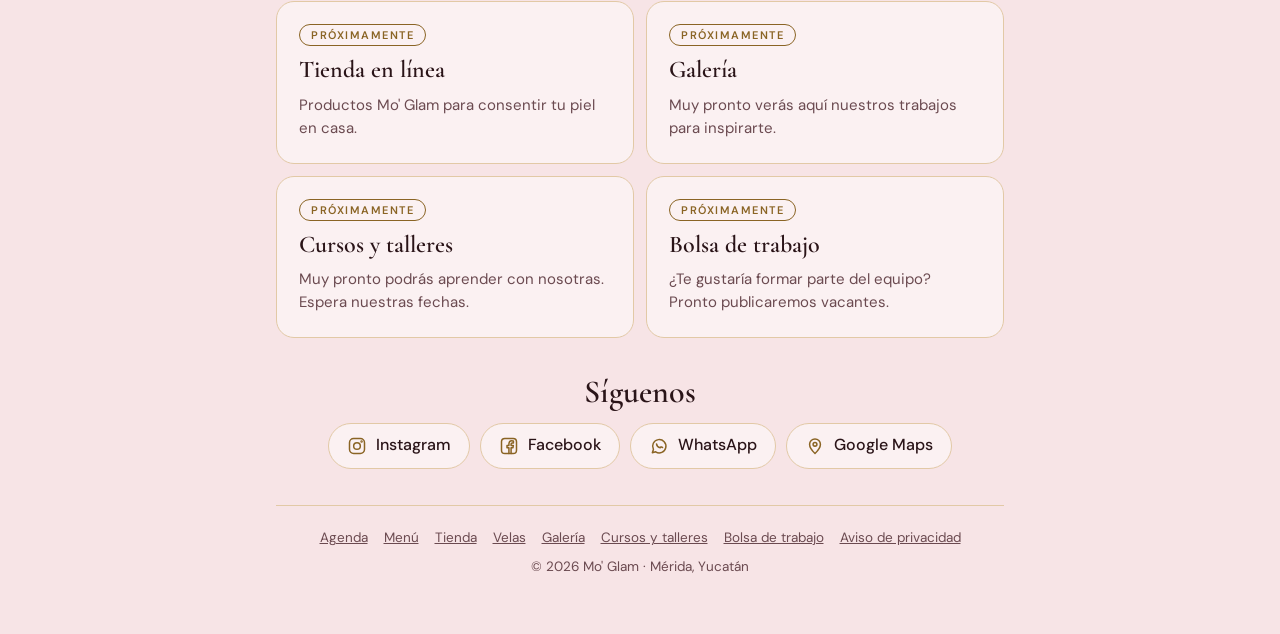
==== commit 74793ac5: "Update index.html" ====
--- a/index.html
+++ b/index.html
@@ -39,6 +39,9 @@
 .redes a:hover{border-color:var(--gold)}
 .redes svg{width:20px;height:20px;flex:none;stroke:var(--gold);fill:none;stroke-width:1.8;stroke-linecap:round;stroke-linejoin:round}
 @media (max-width:560px){.info{grid-template-columns:1fr}.secciones{grid-template-columns:1fr}.hero{padding:32px 18px 28px}}
+.mapa{display:flex;flex-direction:column;align-items:center;gap:12px;text-align:center}.mapa h2,.mapa p{margin:0}.mapa p{color:var(--muted)}
+.mapa-caja{width:100%;border-radius:20px;overflow:hidden;border:1px solid var(--line);background:var(--card);aspect-ratio:16/10}.mapa-caja iframe{width:100%;height:100%;border:0;display:block}
+@media (max-width:560px){.mapa-caja{aspect-ratio:4/3.4}}
 </style>
 </head>
 <body>
@@ -71,6 +74,13 @@
   </section>
 
   <div id="resenas"></div>
+
+  <section class="mapa" aria-labelledby="t-mapa">
+    <h2 id="t-mapa">Cómo llegar</h2>
+    <p>Calle 23 #239, Montecarlo, Mérida</p>
+    <div class="mapa-caja"><iframe src="https://maps.google.com/maps?q=Mo'%20Glam%2C%20Calle%2023%20239%2C%20Montecarlo%2C%20M%C3%A9rida%2C%20Yucat%C3%A1n&amp;z=16&amp;hl=es&amp;output=embed" title="Mapa de Mo' Glam en Montecarlo, Mérida" loading="lazy" referrerpolicy="no-referrer-when-downgrade" allowfullscreen></iframe></div>
+    <a class="btn fill" href="https://www.google.com/maps/search/?api=1&amp;query=Mo%27+Glam+Calle+23+239+Montecarlo+M%C3%A9rida" target="_blank" rel="noopener">Abrir en Google Maps</a>
+  </section>
 
   <section class="secciones" aria-label="Más de Mo' Glam">
     <a class="card sec velas" href="/velas" style="grid-column:1/-1;border-color:#C9A87A">
@@ -144,6 +154,7 @@
   }).catch(function () {});
 </script>
 <script src="/resenas.js" defer></script>
+<script src="/asistente.js" defer></script>
 <script src="/track.js" defer></script>
 </body>
 </html>
